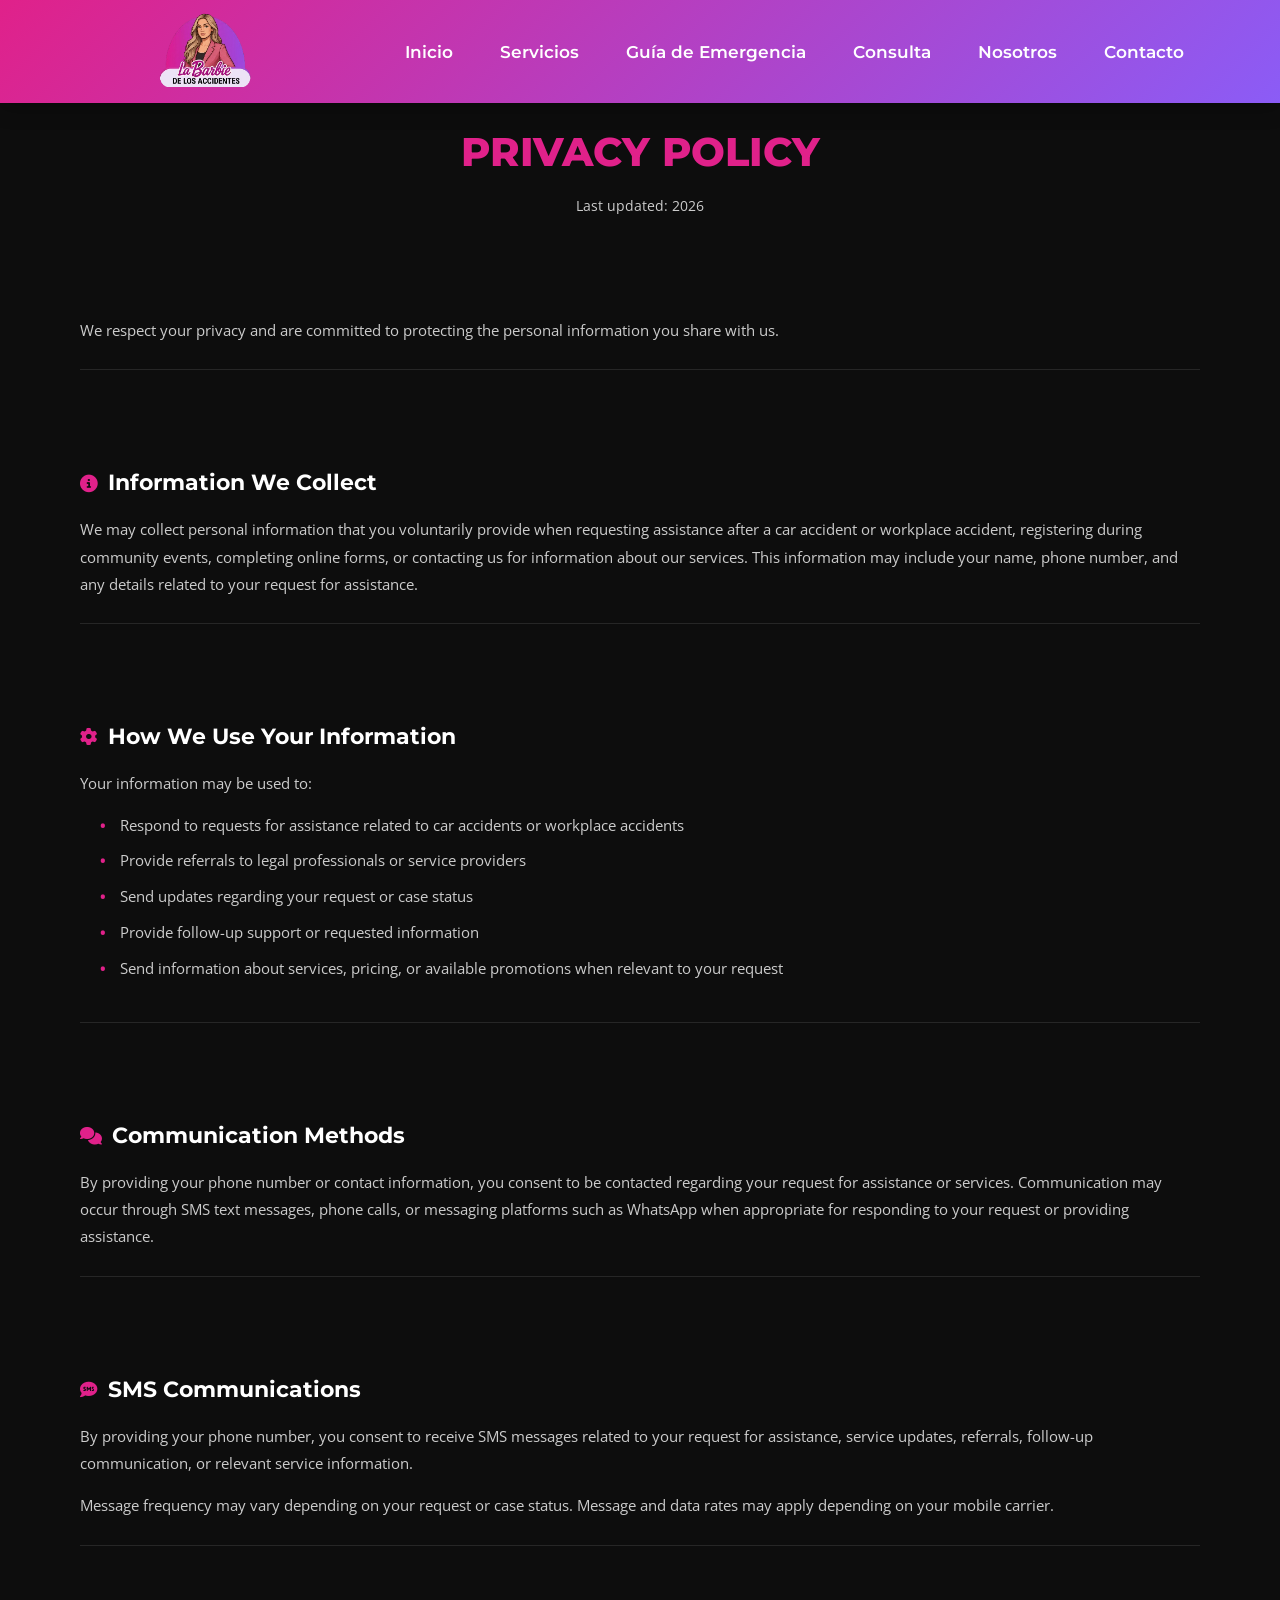
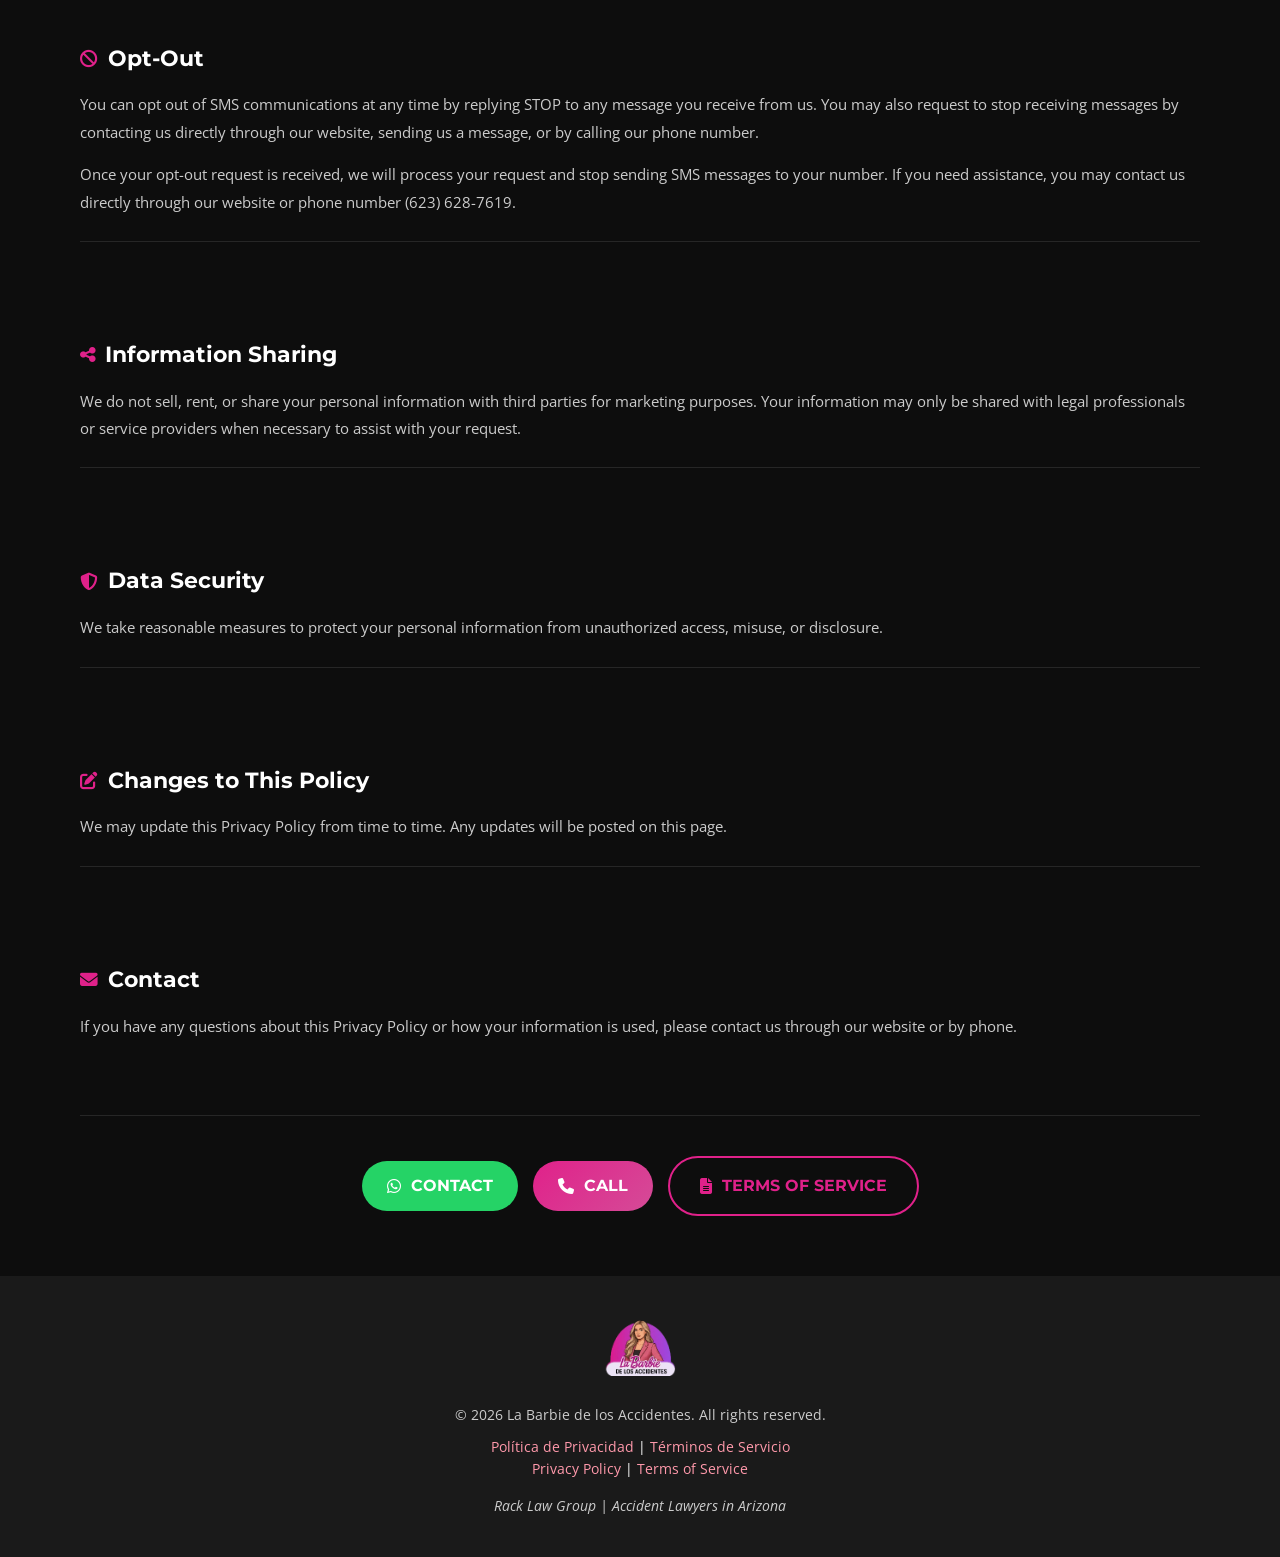
==== privacidad-en.html @ b5adae9f "Version 1.0 - Landing page completa" ====
<!DOCTYPE html>
<html lang="en">
<head>
    <meta charset="UTF-8">
    <meta name="viewport" content="width=device-width, initial-scale=1.0">
    <title>Privacy Policy | La Barbie de los Accidentes</title>
    <meta name="description" content="Privacy Policy of La Barbie de los Accidentes. How we collect, use, and protect your personal information.">
    <link rel="preconnect" href="https://fonts.googleapis.com">
    <link rel="preconnect" href="https://fonts.gstatic.com" crossorigin>
    <link href="https://fonts.googleapis.com/css2?family=Montserrat:wght@400;600;700;800&family=Open+Sans:wght@400;600&display=swap" rel="stylesheet">
    <link rel="stylesheet" href="assets/css/style.css">
    <link rel="stylesheet" href="https://cdnjs.cloudflare.com/ajax/libs/font-awesome/6.5.1/css/all.min.css">
</head>
<body>
    <!-- HEADER -->
    <header class="header">
        <nav class="nav container">
            <a href="index.html" class="nav-logo">
                <img src="assets/img/logo.png" alt="La Barbie de los Accidentes">
            </a>
            <button class="nav-toggle" id="nav-toggle" aria-label="Open menu">
                <i class="fas fa-bars"></i>
            </button>
            <ul class="nav-menu" id="nav-menu">
                <li><a href="index.html" class="nav-link">Inicio</a></li>
                <li><a href="index.html#servicios" class="nav-link">Servicios</a></li>
                <li><a href="index.html#pasos" class="nav-link">Guía de Emergencia</a></li>
                <li><a href="index.html#consulta" class="nav-link">Consulta</a></li>
                <li><a href="index.html#nosotros" class="nav-link">Nosotros</a></li>
                <li><a href="index.html#contacto" class="nav-link">Contacto</a></li>
            </ul>
        </nav>
    </header>

    <!-- CONTENT -->
    <main class="legal-page">
        <div class="container">
            <h1 class="legal-title">Privacy Policy</h1>
            <p class="legal-date">Last updated: 2026</p>

            <section class="legal-section">
                <p>We respect your privacy and are committed to protecting the personal information you share with us.</p>
            </section>

            <section class="legal-section">
                <h2><i class="fas fa-info-circle"></i> Information We Collect</h2>
                <p>We may collect personal information that you voluntarily provide when requesting assistance after a car accident or workplace accident, registering during community events, completing online forms, or contacting us for information about our services. This information may include your name, phone number, and any details related to your request for assistance.</p>
            </section>

            <section class="legal-section">
                <h2><i class="fas fa-cog"></i> How We Use Your Information</h2>
                <p>Your information may be used to:</p>
                <ul class="legal-list">
                    <li>Respond to requests for assistance related to car accidents or workplace accidents</li>
                    <li>Provide referrals to legal professionals or service providers</li>
                    <li>Send updates regarding your request or case status</li>
                    <li>Provide follow-up support or requested information</li>
                    <li>Send information about services, pricing, or available promotions when relevant to your request</li>
                </ul>
            </section>

            <section class="legal-section">
                <h2><i class="fas fa-comments"></i> Communication Methods</h2>
                <p>By providing your phone number or contact information, you consent to be contacted regarding your request for assistance or services. Communication may occur through SMS text messages, phone calls, or messaging platforms such as WhatsApp when appropriate for responding to your request or providing assistance.</p>
            </section>

            <section class="legal-section">
                <h2><i class="fas fa-sms"></i> SMS Communications</h2>
                <p>By providing your phone number, you consent to receive SMS messages related to your request for assistance, service updates, referrals, follow-up communication, or relevant service information.</p>
                <p>Message frequency may vary depending on your request or case status. Message and data rates may apply depending on your mobile carrier.</p>
            </section>

            <section class="legal-section">
                <h2><i class="fas fa-ban"></i> Opt-Out</h2>
                <p>You can opt out of SMS communications at any time by replying STOP to any message you receive from us. You may also request to stop receiving messages by contacting us directly through our website, sending us a message, or by calling our phone number.</p>
                <p>Once your opt-out request is received, we will process your request and stop sending SMS messages to your number. If you need assistance, you may contact us directly through our website or phone number (623) 628-7619.</p>
            </section>

            <section class="legal-section">
                <h2><i class="fas fa-share-alt"></i> Information Sharing</h2>
                <p>We do not sell, rent, or share your personal information with third parties for marketing purposes. Your information may only be shared with legal professionals or service providers when necessary to assist with your request.</p>
            </section>

            <section class="legal-section">
                <h2><i class="fas fa-shield-alt"></i> Data Security</h2>
                <p>We take reasonable measures to protect your personal information from unauthorized access, misuse, or disclosure.</p>
            </section>

            <section class="legal-section">
                <h2><i class="fas fa-edit"></i> Changes to This Policy</h2>
                <p>We may update this Privacy Policy from time to time. Any updates will be posted on this page.</p>
            </section>

            <section class="legal-section">
                <h2><i class="fas fa-envelope"></i> Contact</h2>
                <p>If you have any questions about this Privacy Policy or how your information is used, please contact us through our website or by phone.</p>
            </section>

            <div class="legal-cta">
                <a href="https://wa.me/16236287619?text=Hello%20Barbie%2C%20I%20have%20a%20question%20about%20privacy" target="_blank" class="btn btn-whatsapp">
                    <i class="fab fa-whatsapp"></i> Contact
                </a>
                <a href="tel:+16236287619" class="btn btn-call">
                    <i class="fas fa-phone"></i> Call
                </a>
                <a href="terminos.html" class="btn btn-outline">
                    <i class="fas fa-file-alt"></i> Terms of Service
                </a>
            </div>
        </div>
    </main>

    <!-- FOOTER -->
    <footer class="footer">
        <div class="container">
            <div class="footer-logo">
                <img src="assets/img/logo.png" alt="La Barbie de los Accidentes">
            </div>
            <p class="footer-copy">© 2026 La Barbie de los Accidentes. All rights reserved.</p>
            <p class="footer-legal">
                <a href="privacidad.html">Política de Privacidad</a> | <a href="terminos.html">Términos de Servicio</a>
                <br>
                <a href="en/privacy.html">Privacy Policy</a> | <a href="en/terms.html">Terms of Service</a>
            </p>
            <p class="footer-partner">Rack Law Group | Accident Lawyers in Arizona</p>
        </div>
    </footer>

    <!-- WHATSAPP FLOTANTE -->
    <a href="https://wa.me/16236287619?text=Hello%20Barbie%2C%20I%20have%20a%20question" target="_blank" class="whatsapp-float" aria-label="Contact by WhatsApp">
        <i class="fab fa-whatsapp"></i>
    </a>

    <script src="assets/js/main.js"></script>
</body>
</html>
---- assets/css/style.css ----
/* ========================================
   LA BARBIE DE LOS ACCIDENTES
   Mobile-First Styles
   ======================================== */

/* VARIABLES */
:root {
    --pink-primary: #E0218A;
    --pink-secondary: #D54B97;
    --pink-light: #FF99AB;
    --purple-accent: #8B5CF6;
    --dark-bg: #0D0D0D;
    --dark-secondary: #1A1A1A;
    --white: #FFFFFF;
    --gray-light: #CCCCCC;
    --whatsapp: #25D366;
    --whatsapp-dark: #128C7E;
    --shadow: 0 4px 20px rgba(0, 0, 0, 0.3);
}

/* RESET */
* {
    margin: 0;
    padding: 0;
    box-sizing: border-box;
}

html {
    scroll-behavior: smooth;
}

body {
    font-family: 'Open Sans', sans-serif;
    background-color: var(--dark-bg);
    color: var(--white);
    line-height: 1.6;
    overflow-x: hidden;
}

ul {
    list-style: none;
}

a {
    text-decoration: none;
    color: inherit;
}

img {
    max-width: 100%;
    height: auto;
}

.container {
    width: 100%;
    max-width: 1200px;
    margin: 0 auto;
    padding: 0 20px;
}

/* ========================================
   HEADER / NAV
   ======================================== */
.header {
    position: fixed;
    top: 0;
    left: 0;
    right: 0;
    background: linear-gradient(135deg, var(--pink-primary), var(--purple-accent));
    z-index: 1000;
    padding: 10px 0;
    box-shadow: var(--shadow);
}

.nav {
    display: flex;
    justify-content: space-between;
    align-items: center;
}

.nav-logo img {
    height: 67px;
    width: auto;
}

.nav-toggle {
    display: block;
    background: none;
    border: none;
    color: var(--white);
    font-size: 1.8rem;
    cursor: pointer;
    padding: 5px;
}

.nav-menu {
    position: absolute;
    top: 100%;
    left: 0;
    right: 0;
    background: var(--dark-bg);
    flex-direction: column;
    padding: 0;
    max-height: 0;
    overflow: hidden;
    transition: max-height 0.3s ease;
}

.nav-menu.active {
    max-height: 400px;
    padding: 20px 0;
}

.nav-link {
    display: block;
    padding: 12px 20px;
    text-align: center;
    font-family: 'Montserrat', sans-serif;
    font-weight: 600;
    color: var(--white);
    transition: background 0.3s ease;
}

.nav-link:hover {
    background: var(--pink-primary);
}

/* ========================================
   HERO
   ======================================== */
.hero {
    min-height: 100vh;
    display: flex;
    align-items: center;
    background-image: linear-gradient(rgba(0, 0, 0, 0.6), rgba(0, 0, 0, 0.6)), url('../img/hero-bg.png');
    background-size: cover;
    background-position: center;
    padding: 100px 0 60px;
    text-align: center;
}

.hero-content {
    display: flex;
    flex-direction: column;
    align-items: center;
}

.hero-title {
    font-family: 'Montserrat', sans-serif;
    font-size: 1.8rem;
    font-weight: 800;
    line-height: 1.2;
    margin-bottom: 20px;
    text-transform: uppercase;
}

.highlight {
    color: var(--pink-light);
    display: block;
}

.hero-services {
    display: flex;
    flex-wrap: wrap;
    justify-content: center;
    gap: 10px;
    margin-bottom: 25px;
}

.hero-services span {
    background: rgba(255, 255, 255, 0.1);
    padding: 8px 16px;
    border-radius: 25px;
    font-size: 0.9rem;
    font-weight: 600;
}

.hero-services i {
    margin-right: 5px;
    color: var(--pink-light);
}

.hero-benefits {
    text-align: left;
    margin-bottom: 30px;
    max-width: 350px;
}

.hero-benefits li {
    padding: 8px 0;
    font-size: 0.95rem;
    display: flex;
    align-items: center;
    gap: 10px;
}

.hero-benefits i {
    color: var(--pink-light);
    font-size: 1rem;
}

.hero-cta {
    display: flex;
    flex-direction: column;
    gap: 15px;
    width: 100%;
    max-width: 300px;
}

/* ========================================
   BUTTONS
   ======================================== */
.btn {
    display: inline-flex;
    align-items: center;
    justify-content: center;
    gap: 10px;
    padding: 15px 30px;
    border-radius: 50px;
    font-family: 'Montserrat', sans-serif;
    font-weight: 700;
    font-size: 1rem;
    text-transform: uppercase;
    transition: all 0.3s ease;
    cursor: pointer;
    border: none;
}

.btn-whatsapp {
    background: var(--whatsapp);
    color: var(--white);
}

.btn-whatsapp:hover {
    background: var(--whatsapp-dark);
    transform: translateY(-3px);
    box-shadow: 0 5px 20px rgba(37, 211, 102, 0.4);
}

.btn-call {
    background: linear-gradient(135deg, var(--pink-primary), var(--pink-secondary));
    color: var(--white);
}

.btn-call:hover {
    background: linear-gradient(135deg, var(--pink-secondary), var(--pink-primary));
    transform: translateY(-3px);
    box-shadow: 0 5px 20px rgba(224, 33, 138, 0.4);
}

.btn-large {
    padding: 18px 35px;
    font-size: 1.1rem;
}

/* ========================================
   SECCIONES GENERALES
   ======================================== */
section {
    padding: 60px 0;
}

.section-title {
    font-family: 'Montserrat', sans-serif;
    font-size: 1.6rem;
    font-weight: 800;
    text-align: center;
    margin-bottom: 15px;
    text-transform: uppercase;
}

.section-subtitle {
    text-align: center;
    color: var(--gray-light);
    font-size: 1rem;
    margin-bottom: 30px;
}

/* ========================================
   PASOS
   ======================================== */
.pasos {
    background: var(--white);
    color: var(--dark-bg);
}

.pasos .section-title {
    color: var(--dark-bg);
}

.pasos-grid {
    display: grid;
    grid-template-columns: 1fr;
    gap: 20px;
    margin-bottom: 30px;
}

.paso-card {
    background: linear-gradient(135deg, var(--pink-primary), var(--purple-accent));
    color: var(--white);
    padding: 25px 20px;
    border-radius: 15px;
    text-align: center;
    position: relative;
}

.paso-number {
    position: absolute;
    top: -15px;
    left: 50%;
    transform: translateX(-50%);
    width: 40px;
    height: 40px;
    background: var(--dark-bg);
    color: var(--white);
    border-radius: 50%;
    display: flex;
    align-items: center;
    justify-content: center;
    font-family: 'Montserrat', sans-serif;
    font-weight: 800;
    font-size: 1.2rem;
}

.paso-card p {
    font-size: 1rem;
    line-height: 1.5;
}

.pasos-cta {
    text-align: center;
}

/* ========================================
   SERVICIOS
   ======================================== */
.servicio {
    background: var(--dark-bg);
}

.servicio-intro {
    text-align: center;
    color: var(--gray-light);
    margin-bottom: 30px;
    font-size: 1rem;
    line-height: 1.7;
}

.servicio-list {
    margin-bottom: 30px;
}

.servicio-list li {
    display: flex;
    align-items: flex-start;
    gap: 15px;
    padding: 16px 0;
    border-bottom: 1px solid rgba(255, 255, 255, 0.1);
    font-size: 1.05rem;
}

.servicio-list li:last-child {
    border-bottom: none;
}

.servicio-list i {
    color: var(--pink-light);
    font-size: 1.2rem;
    flex-shrink: 0;
    margin-top: 2px;
}

.servicio-tagline {
    text-align: center;
    font-size: 1.1rem;
    margin-bottom: 30px;
    padding: 20px;
    background: rgba(224, 33, 138, 0.1);
    border-radius: 10px;
    border-left: 4px solid var(--pink-primary);
}

.servicio-tagline strong {
    color: var(--pink-light);
}

.servicio-cta {
    display: flex;
    flex-direction: column;
    gap: 15px;
    align-items: center;
}

/* ========================================
   GRID PARA VIDEOS (OPCION B)
   ======================================== */
.servicio-grid {
    display: flex;
    flex-direction: column;
    gap: 25px;
    margin-bottom: 25px;
}

.servicio-list {
    order: 1;
}

.servicio-video {
    width: 100%;
    max-width: 600px;
    margin: 0 auto;
    border-radius: 15px;
    overflow: hidden;
    box-shadow: var(--shadow);
    order: 2;
}

.servicio-video video {
    width: 100%;
    height: auto;
    display: block;
    border-radius: 15px;
}

/* ========================================
   TESTIMONIOS
   ======================================== */
.testimonios {
    background: var(--dark-secondary);
    text-align: center;
}

.testimonios .section-title {
    color: var(--pink-primary);
}

.testimonios-video {
    max-width: 600px;
    margin: 30px auto;
}

.testimonios-video .video-responsive {
    width: 80%;
    margin: 0 auto;
}

.testimonios-cta {
    display: flex;
    flex-direction: column;
    gap: 15px;
    align-items: center;
    margin-top: 30px;
}

/* ========================================
   CONSULTA
   ======================================== */
.consulta {
    background: linear-gradient(135deg, var(--pink-primary), var(--purple-accent));
}

.consulta .section-title {
    color: var(--white);
}

.consulta .section-subtitle {
    color: rgba(255, 255, 255, 0.9);
}

.consulta-grid {
    display: grid;
    grid-template-columns: 1fr;
    gap: 25px;
    margin-bottom: 40px;
}

.consulta-card {
    background: rgba(255, 255, 255, 0.1);
    backdrop-filter: blur(10px);
    padding: 30px 20px;
    border-radius: 15px;
    text-align: center;
}

.consulta-card i {
    font-size: 2.5rem;
    color: var(--white);
    margin-bottom: 15px;
}

.consulta-card h3 {
    font-family: 'Montserrat', sans-serif;
    font-size: 1.2rem;
    font-weight: 700;
    margin-bottom: 10px;
    color: var(--white);
}

.consulta-card p {
    font-size: 0.95rem;
    color: rgba(255, 255, 255, 0.9);
    line-height: 1.6;
}

.consulta-cta {
    display: flex;
    flex-direction: column;
    gap: 15px;
    align-items: center;
}

/* ========================================
   NOSOTROS
   ======================================== */
.nosotros {
    background: var(--dark-secondary);
    padding-top: 100px;
}

.nosotros-subtitle {
    text-align: center;
    font-size: 1.1rem;
    color: var(--pink-light);
    margin-bottom: 40px;
}

.nosotros-content {
    display: flex;
    flex-direction: column;
    align-items: center;
    gap: 40px;
}

.nosotros-img {
    width: 200px;
    height: 200px;
    border-radius: 50%;
    overflow: hidden;
    border: 5px solid var(--pink-primary);
    box-shadow: var(--shadow);
    flex-shrink: 0;
}

.nosotros-img img {
    width: 100%;
    height: 100%;
    object-fit: cover;
    object-position: center 10%;
}

.nosotros-text {
    text-align: left;
}

.nosotros-text > p {
    margin-bottom: 20px;
    font-size: 1rem;
    line-height: 1.8;
    color: var(--gray-light);
}

.nosotros-text strong {
    color: var(--pink-light);
}

.nosotros-why-title {
    font-family: 'Montserrat', sans-serif;
    font-size: 1.2rem;
    font-weight: 700;
    color: var(--pink-primary);
    margin: 30px 0 20px;
    text-align: center;
}

.nosotros-reasons {
    display: flex;
    flex-direction: column;
    gap: 20px;
}

.nosotros-reason {
    display: flex;
    gap: 15px;
    align-items: flex-start;
}

.nosotros-reason i {
    color: var(--pink-primary);
    font-size: 1.5rem;
    flex-shrink: 0;
    margin-top: 5px;
}

.nosotros-reason strong {
    display: block;
    color: var(--white);
    margin-bottom: 5px;
}

.nosotros-reason p {
    font-size: 0.95rem;
    color: var(--gray-light);
    line-height: 1.6;
    margin: 0 !important;
}

.nosotros-closing {
    text-align: center;
    margin-top: 30px;
    padding: 20px;
    background: rgba(224, 33, 138, 0.1);
    border-radius: 10px;
    border-left: 4px solid var(--pink-primary);
}

.nosotros-closing strong {
    color: var(--pink-light);
    font-size: 1.1rem;
}

.nosotros-cta {
    text-align: center;
    margin-top: 40px;
}

.nosotros-cta-text {
    font-size: 1rem;
    color: var(--gray-light);
    margin-bottom: 20px;
}

.nosotros-cta .btn {
    margin: 10px;
}

/* ========================================
   CONTACTO
   ======================================== */
.contacto {
    background: var(--dark-bg);
}

.contacto-grid {
    display: flex;
    flex-direction: column;
    gap: 40px;
}

.contacto-info {
    text-align: center;
}

.contacto-item {
    display: flex;
    align-items: center;
    justify-content: center;
    gap: 15px;
    padding: 15px 25px;
    margin-bottom: 15px;
    background: rgba(255, 255, 255, 0.05);
    border-radius: 10px;
    transition: background 0.3s ease;
    font-size: 1.1rem;
}

.contacto-item:hover {
    background: rgba(224, 33, 138, 0.2);
}

.contacto-item i {
    font-size: 1.5rem;
    color: var(--pink-light);
}

.contacto-item:first-child i {
    color: var(--whatsapp);
}

.contacto-redes {
    display: flex;
    justify-content: center;
    gap: 20px;
    margin-top: 25px;
}

.red-social {
    width: 50px;
    height: 50px;
    display: flex;
    align-items: center;
    justify-content: center;
    background: linear-gradient(135deg, var(--pink-primary), var(--purple-accent));
    border-radius: 50%;
    font-size: 1.3rem;
    transition: transform 0.3s ease, box-shadow 0.3s ease;
}

.red-social:hover {
    transform: scale(1.1);
    box-shadow: 0 5px 20px rgba(224, 33, 138, 0.5);
}

.contacto-form {
    background: rgba(255, 255, 255, 0.03);
    border-radius: 15px;
    overflow: hidden;
    min-height: 500px;
}

.contacto-form iframe {
    display: block;
}

/* ========================================
   FOOTER
   ======================================== */
.footer {
    background: var(--dark-secondary);
    padding: 40px 0;
    text-align: center;
}

.footer-logo img {
    height: 60px;
    margin-bottom: 20px;
}

.footer-copy {
    font-size: 0.9rem;
    color: var(--gray-light);
    margin-bottom: 10px;
}

.footer-legal {
    font-size: 0.85rem;
    margin-bottom: 15px;
}

.footer-legal a {
    color: var(--pink-light);
    transition: color 0.3s ease;
}

.footer-legal a:hover {
    color: var(--pink-primary);
}

.footer-partner {
    font-size: 0.85rem;
    color: var(--gray-light);
    font-style: italic;
}

/* ========================================
   WHATSAPP FLOTANTE
   ======================================== */
.whatsapp-float {
    position: fixed;
    bottom: 25px;
    right: 25px;
    width: 60px;
    height: 60px;
    background: var(--whatsapp);
    border-radius: 50%;
    display: flex;
    align-items: center;
    justify-content: center;
    font-size: 2rem;
    color: var(--white);
    box-shadow: 0 5px 25px rgba(37, 211, 102, 0.5);
    z-index: 999;
    transition: all 0.3s ease;
    animation: pulse 2s infinite;
}

.whatsapp-float:hover {
    transform: scale(1.1);
    box-shadow: 0 8px 30px rgba(37, 211, 102, 0.7);
}

@keyframes pulse {
    0% {
        box-shadow: 0 0 0 0 rgba(37, 211, 102, 0.7);
    }
    70% {
        box-shadow: 0 0 0 15px rgba(37, 211, 102, 0);
    }
    100% {
        box-shadow: 0 0 0 0 rgba(37, 211, 102, 0);
    }
}

/* ========================================
   TABLET (min-width: 768px)
   ======================================== */
@media (min-width: 768px) {
    .header {
        padding: 8px 0;
    }

    .nav-logo img {
        height: 79px;
    }

    .nav-toggle {
        display: none !important;
    }

    .nav-menu {
        position: static !important;
        display: flex !important;
        flex-direction: row !important;
        max-height: none !important;
        background: transparent !important;
        padding: 0 !important;
        gap: 15px;
        overflow: visible !important;
        justify-content: center;
    }

    .nav-menu.active {
        max-height: none !important;
        padding: 0 !important;
    }

    .nav-link {
        padding: 11px 16px;
        font-size: 1.07rem;
    }

    .hero-title {
        font-size: 2.5rem;
    }

    .hero-cta {
        flex-direction: row;
        max-width: 500px;
    }

    .btn {
        padding: 12px 25px;
    }

    .section-title {
        font-size: 2rem;
    }

    .pasos-grid {
        grid-template-columns: repeat(2, 1fr);
    }

    .servicio-list li {
        font-size: 1rem;
    }

    .servicio-cta,
    .consulta-cta {
        flex-direction: row;
        justify-content: center;
    }

    .consulta-grid {
        grid-template-columns: repeat(3, 1fr);
    }

    .nosotros-content {
        flex-direction: row;
        align-items: flex-start;
    }

    .nosotros-img {
        width: 250px;
        height: 250px;
    }

    .nosotros-text {
        text-align: left;
    }

    .contacto-grid {
        flex-direction: row;
    }

    .contacto-info {
        flex: 1;
        text-align: left;
    }

    .contacto-item {
        justify-content: flex-start;
    }

    .contacto-redes {
        justify-content: flex-start;
    }

    .contacto-form {
        flex: 1.5;
    }

    /* Grid lado a lado en desktop */
    .servicio-grid {
        flex-direction: row;
        align-items: flex-start;
        justify-content: flex-end;
        gap: 100px;
    }

    .servicio-video {
        flex: 0 0 20%;
        max-width: 20%;
        margin: 0;
        order: 1;
    }

    .servicio-list {
        flex: 0 0 50%;
        max-width: 50%;
        margin-left: 0;
        order: 2;
    }

    /* Testimonios responsive */
    .testimonios-video {
        max-width: 420px;
    }

    .testimonios-video .video-responsive {
        width: 70%;
    }

    /* Nosotros responsive */
    .nosotros {
        padding-top: 120px;
    }

    .nosotros-content {
        flex-direction: row;
        align-items: flex-start;
        gap: 50px;
    }

    .nosotros-img {
        width: 250px;
        height: 250px;
    }

    .nosotros-img img {
        height: 100%;
        object-position: center 10%;
    }

    .nosotros-text {
        flex: 1;
    }

    .nosotros-why-title {
        text-align: left;
    }

    .nosotros-cta .btn {
        margin: 5px 10px;
    }

    .testimonios-cta {
        flex-direction: row;
        justify-content: center;
    }
}

/* ========================================
   DESKTOP (min-width: 1024px)
   ======================================== */
@media (min-width: 1024px) {
    .container {
        padding: 0 40px;
    }

    .hero-title {
        font-size: 3rem;
    }

    .hero-services span {
        padding: 10px 20px;
        font-size: 1rem;
    }

    .hero-benefits {
        max-width: 500px;
    }

    .pasos-grid {
        grid-template-columns: repeat(4, 1fr);
    }

    .section-title {
        font-size: 2.5rem;
    }

    .servicio-intro {
        font-size: 1.1rem;
    }

    .nosotros-img {
        width: 300px;
        height: 300px;
    }

    .whatsapp-float {
        bottom: 30px;
        right: 30px;
        width: 65px;
        height: 65px;
    }
}

/* ========================================
   LEGAL PAGES (Privacidad y Términos)
   ======================================== */
.legal-page {
    padding: 120px 0 60px;
    min-height: 100vh;
}

.legal-title {
    font-family: 'Montserrat', sans-serif;
    font-size: 2rem;
    font-weight: 800;
    text-align: center;
    margin-bottom: 10px;
    color: var(--pink-primary);
    text-transform: uppercase;
}

.legal-date {
    text-align: center;
    color: var(--gray-light);
    margin-bottom: 40px;
    font-size: 0.9rem;
}

.legal-section {
    margin-bottom: 35px;
    padding-bottom: 25px;
    border-bottom: 1px solid rgba(255, 255, 255, 0.1);
}

.legal-section:last-of-type {
    border-bottom: none;
}

.legal-section h2 {
    font-family: 'Montserrat', sans-serif;
    font-size: 1.3rem;
    font-weight: 700;
    margin-bottom: 15px;
    color: var(--white);
    display: flex;
    align-items: center;
    gap: 10px;
}

.legal-section h2 i {
    color: var(--pink-primary);
    font-size: 1.1rem;
}

.legal-section p {
    font-size: 0.95rem;
    line-height: 1.8;
    color: var(--gray-light);
    margin-bottom: 15px;
}

.legal-section p:last-child {
    margin-bottom: 0;
}

.legal-section a {
    color: var(--pink-light);
    text-decoration: underline;
}

.legal-section a:hover {
    color: var(--pink-primary);
}

.legal-list {
    margin: 15px 0;
    padding-left: 20px;
}

.legal-list li {
    font-size: 0.95rem;
    line-height: 1.7;
    color: var(--gray-light);
    margin-bottom: 10px;
    position: relative;
    padding-left: 20px;
}

.legal-list li::before {
    content: '•';
    color: var(--pink-primary);
    position: absolute;
    left: 0;
    font-weight: bold;
}

.legal-cta {
    display: flex;
    flex-direction: column;
    gap: 15px;
    align-items: center;
    margin-top: 50px;
    padding-top: 40px;
    border-top: 1px solid rgba(255, 255, 255, 0.1);
}

.btn-outline {
    display: inline-flex;
    align-items: center;
    justify-content: center;
    gap: 10px;
    padding: 15px 30px;
    border-radius: 50px;
    font-family: 'Montserrat', sans-serif;
    font-weight: 700;
    font-size: 1rem;
    text-transform: uppercase;
    transition: all 0.3s ease;
    cursor: pointer;
    border: 2px solid var(--pink-primary);
    background: transparent;
    color: var(--pink-primary);
}

.btn-outline:hover {
    background: var(--pink-primary);
    color: var(--white);
    transform: translateY(-3px);
}

@media (min-width: 768px) {
    .legal-title {
        font-size: 2.5rem;
    }

    .legal-section h2 {
        font-size: 1.4rem;
    }

    .legal-cta {
        flex-direction: row;
        justify-content: center;
    }
}
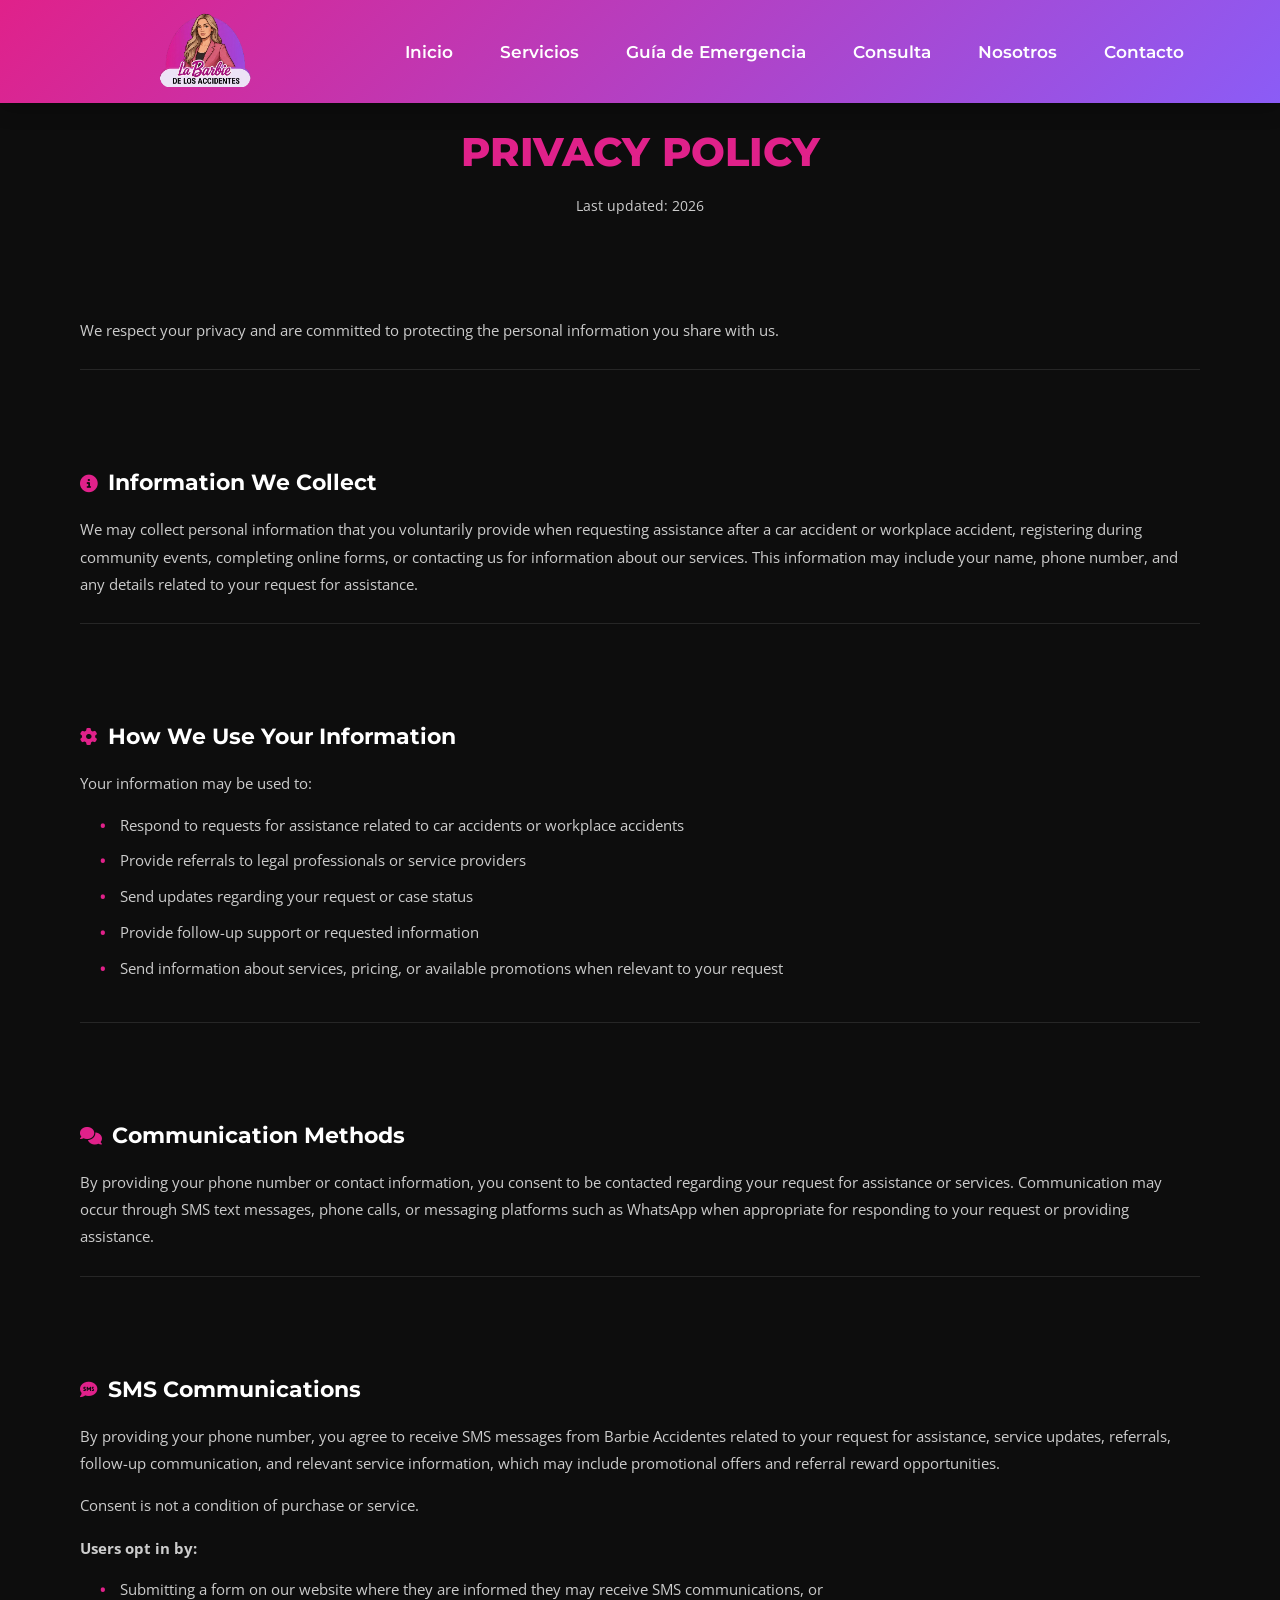
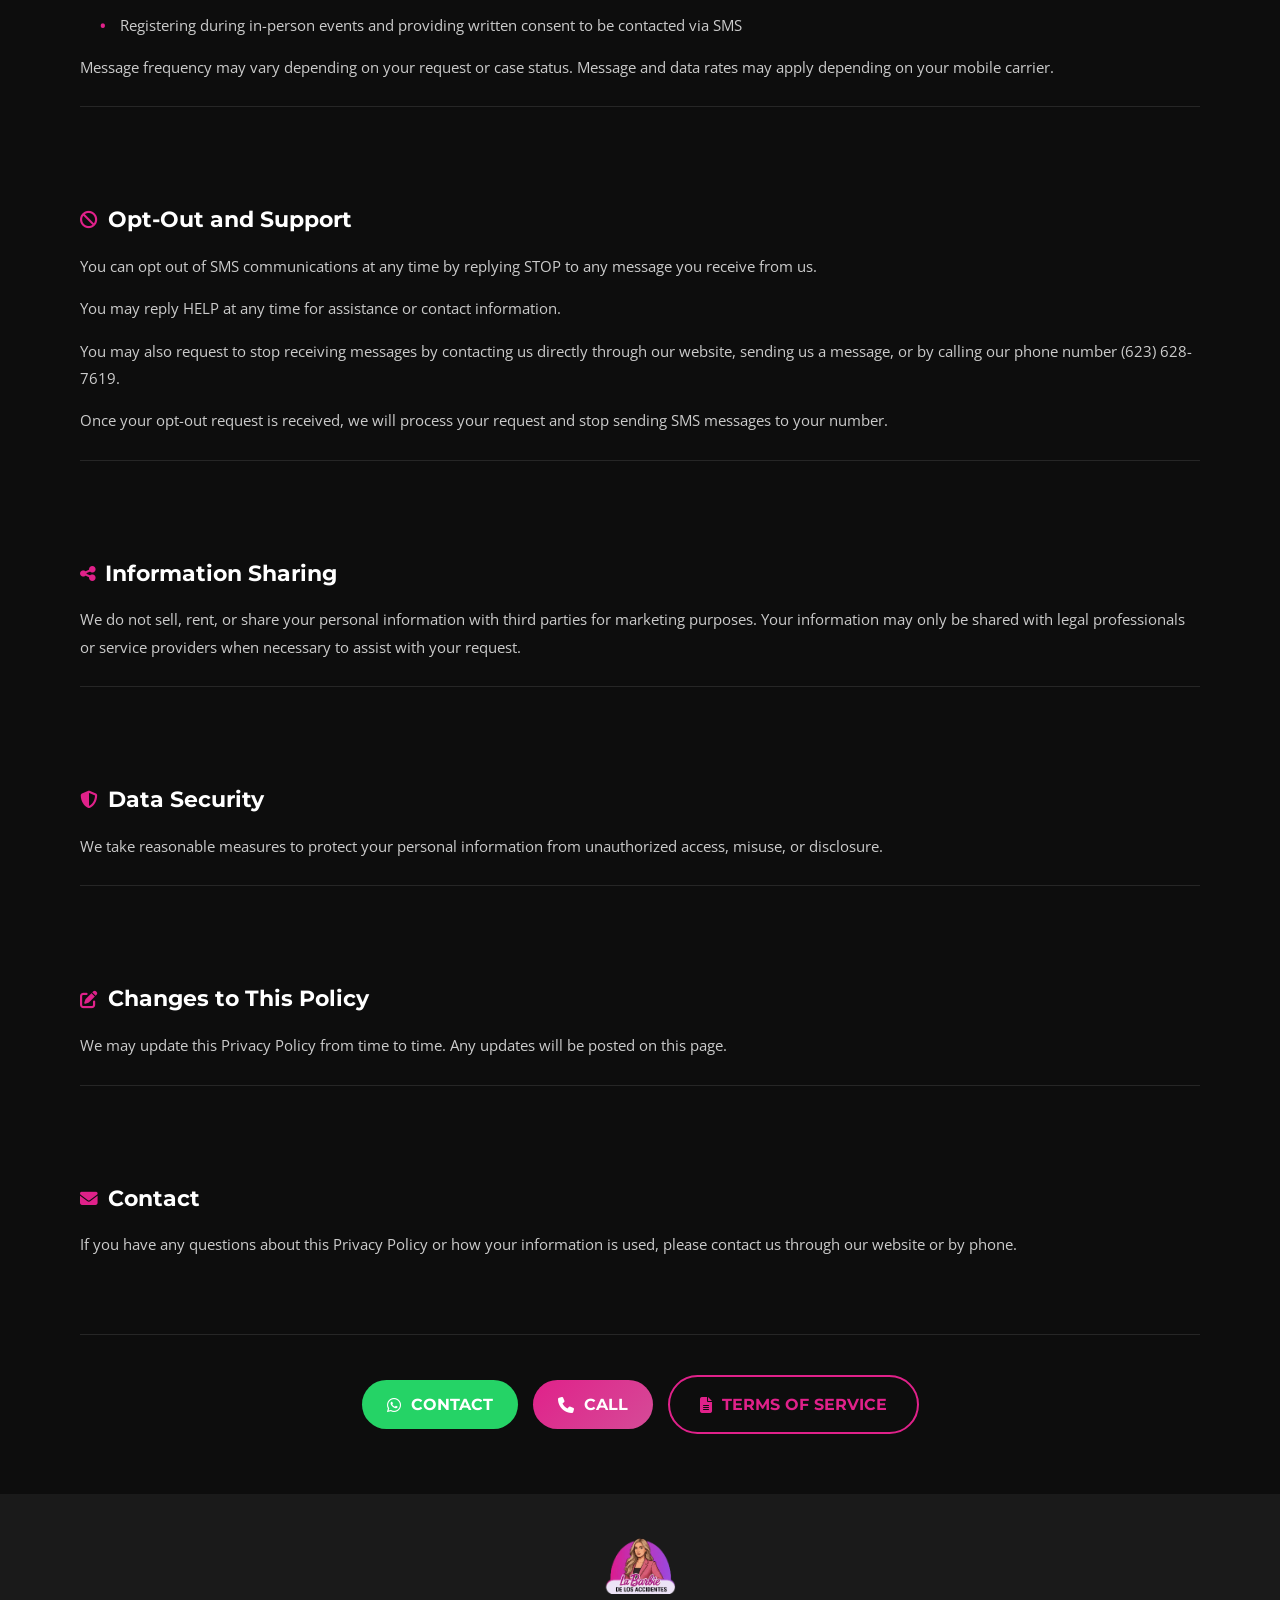
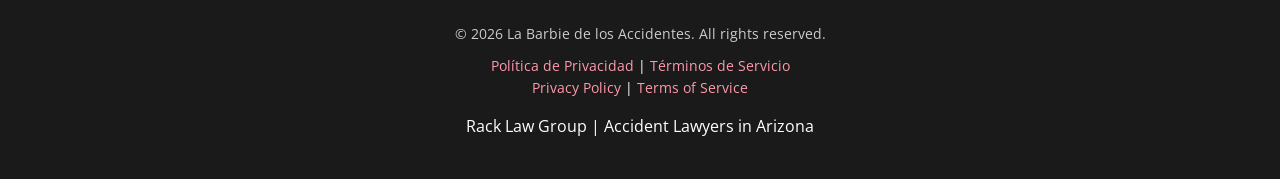
==== commit 0ab63774: "v2.1.0 - Update SMS Communications and Opt-Out text" ====
--- a/privacidad-en.html
+++ b/privacidad-en.html
@@ -66,14 +66,22 @@
 
             <section class="legal-section">
                 <h2><i class="fas fa-sms"></i> SMS Communications</h2>
-                <p>By providing your phone number, you consent to receive SMS messages related to your request for assistance, service updates, referrals, follow-up communication, or relevant service information.</p>
+                <p>By providing your phone number, you agree to receive SMS messages from Barbie Accidentes related to your request for assistance, service updates, referrals, follow-up communication, and relevant service information, which may include promotional offers and referral reward opportunities.</p>
+                <p>Consent is not a condition of purchase or service.</p>
+                <p><strong>Users opt in by:</strong></p>
+                <ul class="legal-list">
+                    <li>Submitting a form on our website where they are informed they may receive SMS communications, or</li>
+                    <li>Registering during in-person events and providing written consent to be contacted via SMS</li>
+                </ul>
                 <p>Message frequency may vary depending on your request or case status. Message and data rates may apply depending on your mobile carrier.</p>
             </section>
 
             <section class="legal-section">
-                <h2><i class="fas fa-ban"></i> Opt-Out</h2>
-                <p>You can opt out of SMS communications at any time by replying STOP to any message you receive from us. You may also request to stop receiving messages by contacting us directly through our website, sending us a message, or by calling our phone number.</p>
-                <p>Once your opt-out request is received, we will process your request and stop sending SMS messages to your number. If you need assistance, you may contact us directly through our website or phone number (623) 628-7619.</p>
+                <h2><i class="fas fa-ban"></i> Opt-Out and Support</h2>
+                <p>You can opt out of SMS communications at any time by replying STOP to any message you receive from us.</p>
+                <p>You may reply HELP at any time for assistance or contact information.</p>
+                <p>You may also request to stop receiving messages by contacting us directly through our website, sending us a message, or by calling our phone number (623) 628-7619.</p>
+                <p>Once your opt-out request is received, we will process your request and stop sending SMS messages to your number.</p>
             </section>
 
             <section class="legal-section">
--- a/assets/css/style.css
+++ b/assets/css/style.css
@@ -132,7 +132,7 @@
     min-height: 100vh;
     display: flex;
     align-items: center;
-    background-image: linear-gradient(rgba(0, 0, 0, 0.6), rgba(0, 0, 0, 0.6)), url('../img/hero-bg.png');
+    background-image: linear-gradient(rgba(0, 0, 0, 0.5), rgba(0, 0, 0, 0.5)), url('../img/hero-bg-mobile.png');
     background-size: cover;
     background-position: center;
     padding: 100px 0 60px;
@@ -164,7 +164,7 @@
     flex-wrap: wrap;
     justify-content: center;
     gap: 10px;
-    margin-bottom: 25px;
+    margin-bottom: 16px;
 }
 
 .hero-services span {
@@ -188,7 +188,8 @@
 
 .hero-benefits li {
     padding: 8px 0;
-    font-size: 0.95rem;
+    font-size: 1.1rem;
+    font-weight: bold;
     display: flex;
     align-items: center;
     gap: 10px;
@@ -205,6 +206,36 @@
     gap: 15px;
     width: 100%;
     max-width: 300px;
+}
+
+.hero-grid {
+    display: flex;
+    flex-direction: column;
+    gap: 30px;
+    width: 100%;
+    margin-top: 16px;
+}
+
+.hero-benefits-wrapper {
+    display: flex;
+    flex-direction: column;
+    gap: 20px;
+}
+
+.hero-video {
+    width: 80%;
+    max-width: 600px;
+    margin: 0 auto;
+    border-radius: 15px;
+    overflow: hidden;
+    box-shadow: var(--shadow);
+}
+
+.hero-video video {
+    width: 100%;
+    height: auto;
+    display: block;
+    border-radius: 15px;
 }
 
 /* ========================================
@@ -249,8 +280,8 @@
 }
 
 .btn-large {
-    padding: 18px 35px;
-    font-size: 1.1rem;
+    padding: 20px 38px;
+    font-size: 1.2rem;
 }
 
 /* ========================================
@@ -286,6 +317,28 @@
 
 .pasos .section-title {
     color: var(--dark-bg);
+}
+
+.pasos-video {
+    width: 100%;
+    max-width: 600px;
+    margin: 0 auto 30px;
+    border-radius: 15px;
+    overflow: hidden;
+    box-shadow: var(--shadow);
+}
+
+.pasos-content {
+    display: flex;
+    flex-direction: column;
+    gap: 20px;
+}
+
+.pasos-video video {
+    width: 100%;
+    height: auto;
+    display: block;
+    border-radius: 15px;
 }
 
 .pasos-grid {
@@ -743,12 +796,6 @@
 
 .footer-legal a:hover {
     color: var(--pink-primary);
-}
-
-.footer-partner {
-    font-size: 0.85rem;
-    color: var(--gray-light);
-    font-style: italic;
 }
 
 /* ========================================
@@ -832,9 +879,32 @@
         font-size: 2.5rem;
     }
 
+    .hero-grid {
+        flex-direction: row;
+        align-items: flex-start;
+        justify-content: flex-end;
+        gap: 75px;
+        padding-left: 150px;
+    }
+
+    .hero-video {
+        flex: 0 0 25%;
+        max-width: 25%;
+        margin: 0;
+    }
+
+    .hero-benefits-wrapper {
+        flex: 0 0 55%;
+        max-width: 55%;
+    }
+
+    .hero-benefits {
+        text-align: left;
+    }
+
     .hero-cta {
         flex-direction: row;
-        max-width: 500px;
+        margin-top: 10px;
     }
 
     .btn {
@@ -989,12 +1059,48 @@
         max-width: 500px;
     }
 
+    .hero {
+        background-image: linear-gradient(rgba(0, 0, 0, 0.5), rgba(0, 0, 0, 0.5)), url('../img/hero-bg.png');
+        background-size: cover;
+        background-position: center;
+    }
+
     .pasos-grid {
         grid-template-columns: repeat(4, 1fr);
     }
 
+    .pasos-video {
+        max-width: 350px;
+    }
+
     .section-title {
         font-size: 2.5rem;
+    }
+
+    .pasos-content {
+        flex-direction: row;
+        align-items: flex-start;
+        justify-content: center;
+        gap: 80px;
+    }
+
+    .pasos-video {
+        flex: 0 0 350px;
+        max-width: 350px;
+        margin: 0;
+    }
+
+    .pasos-grid {
+        flex: 1;
+        grid-template-columns: 1fr;
+        max-width: 400px;
+    }
+
+    .pasos-cta {
+        text-align: center;
+        max-width: 100%;
+        padding-left: 0;
+        margin-top: 10px;
     }
 
     .servicio-intro {
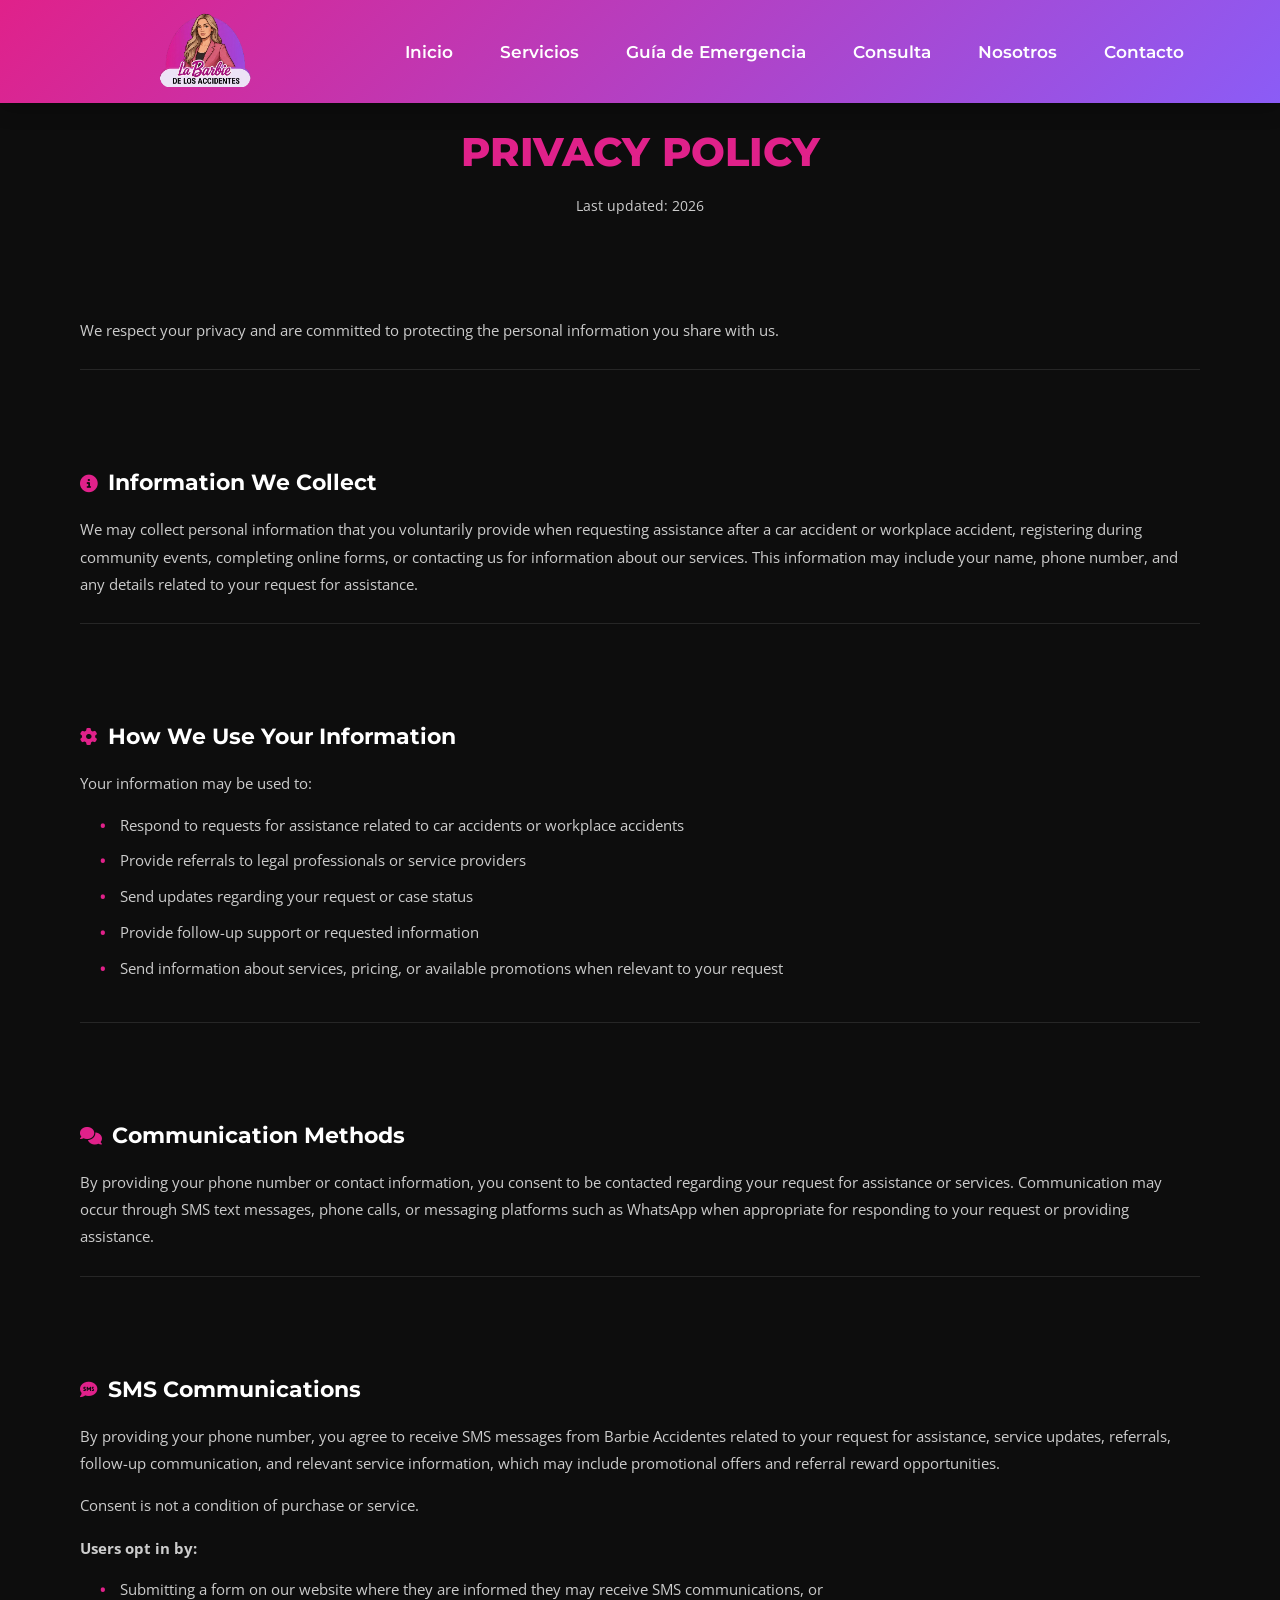
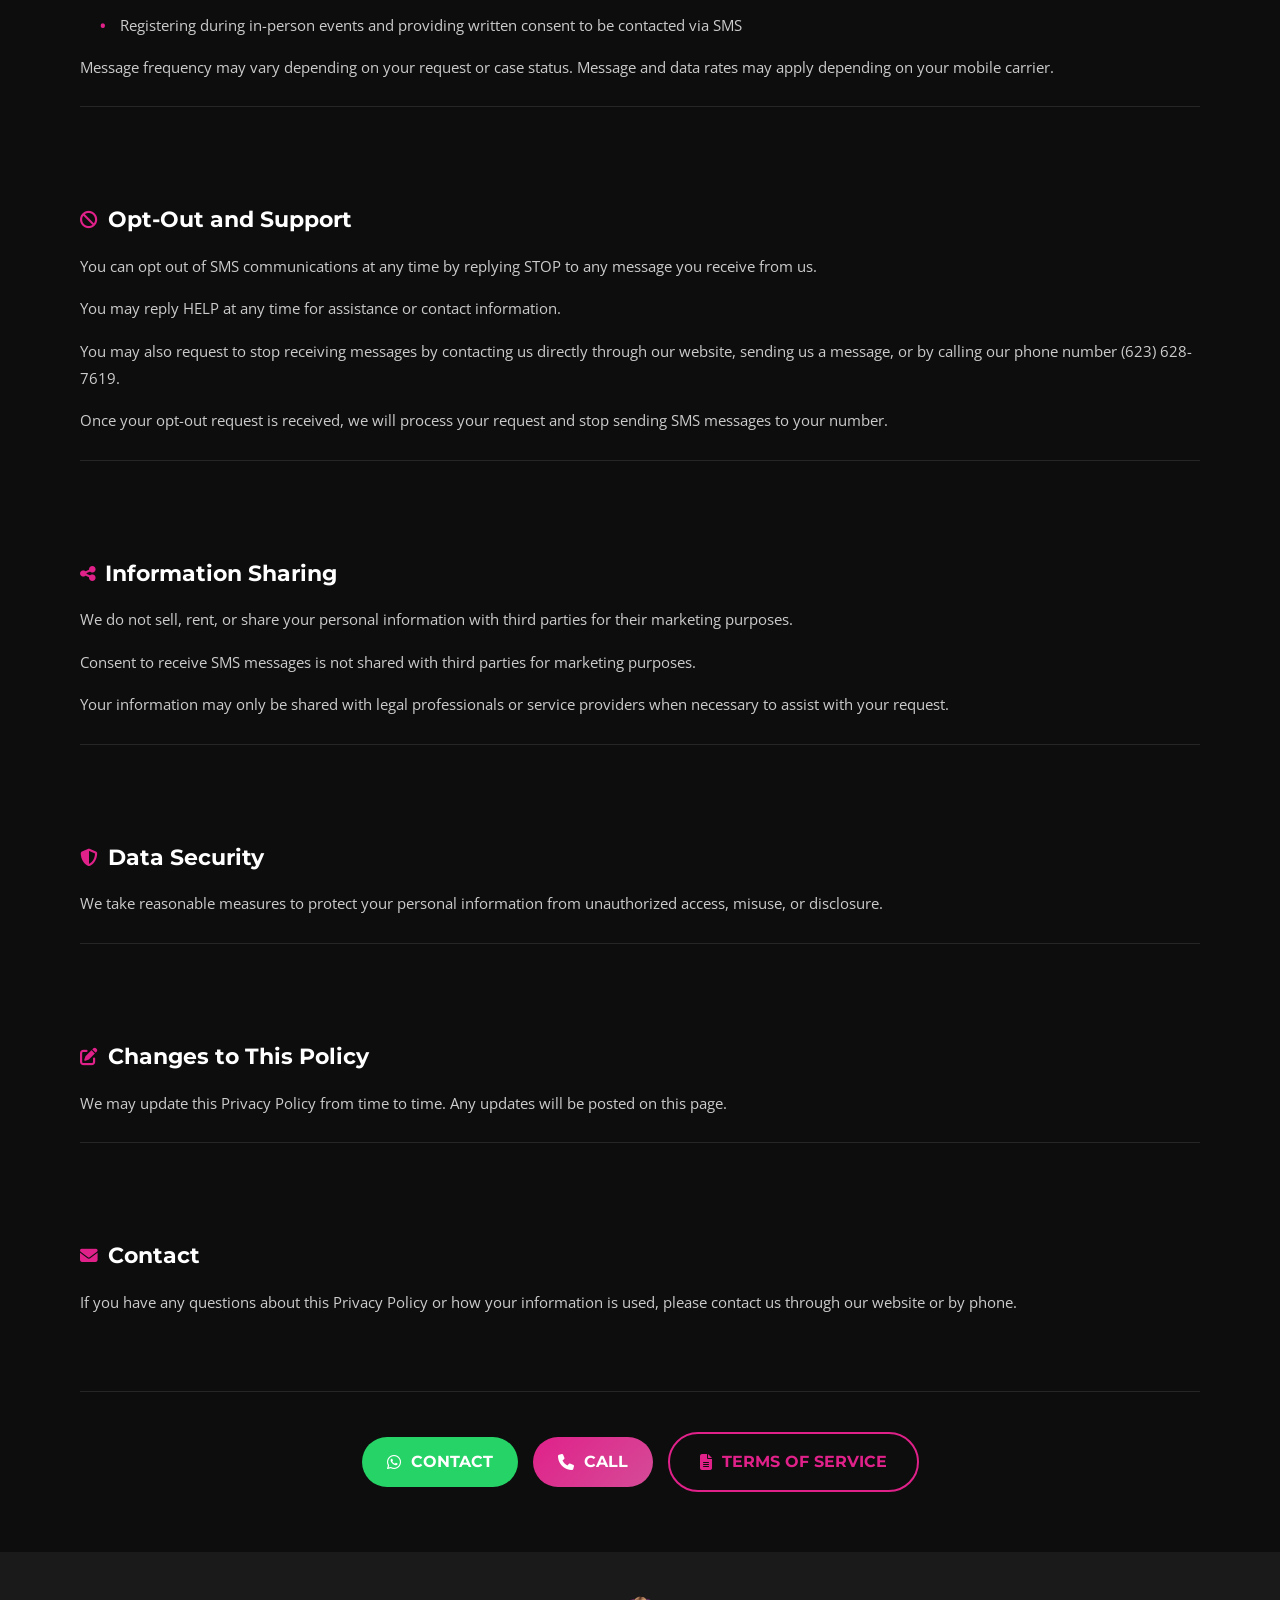
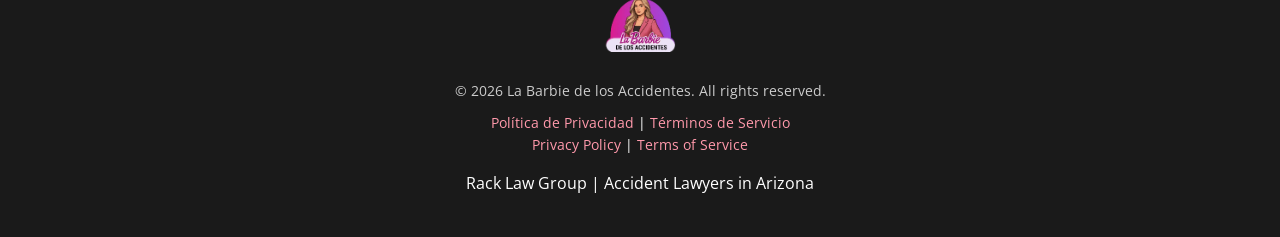
==== commit 7c693beb: "v2.1.0 - Update SMS Communications and Information Sharing" ====
--- a/privacidad-en.html
+++ b/privacidad-en.html
@@ -86,7 +86,9 @@
 
             <section class="legal-section">
                 <h2><i class="fas fa-share-alt"></i> Information Sharing</h2>
-                <p>We do not sell, rent, or share your personal information with third parties for marketing purposes. Your information may only be shared with legal professionals or service providers when necessary to assist with your request.</p>
+                <p>We do not sell, rent, or share your personal information with third parties for their marketing purposes.</p>
+                <p>Consent to receive SMS messages is not shared with third parties for marketing purposes.</p>
+                <p>Your information may only be shared with legal professionals or service providers when necessary to assist with your request.</p>
             </section>
 
             <section class="legal-section">
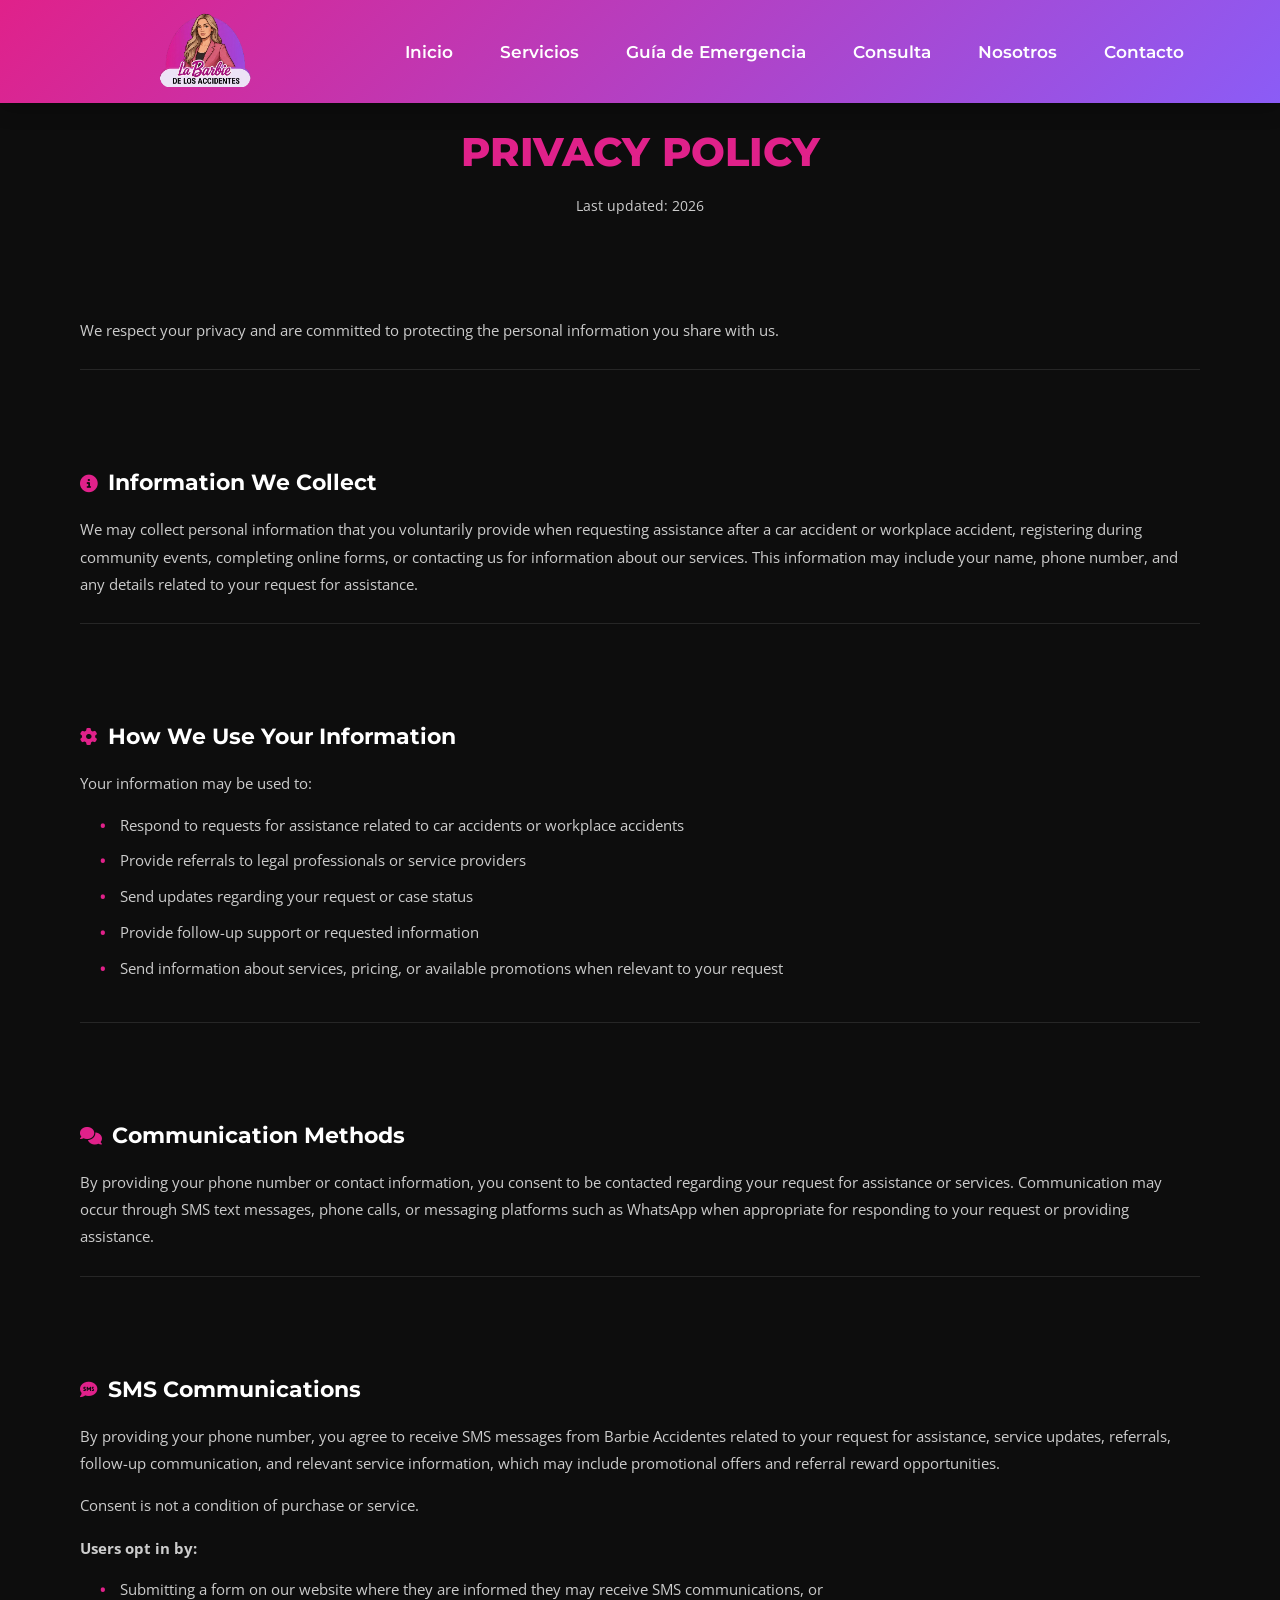
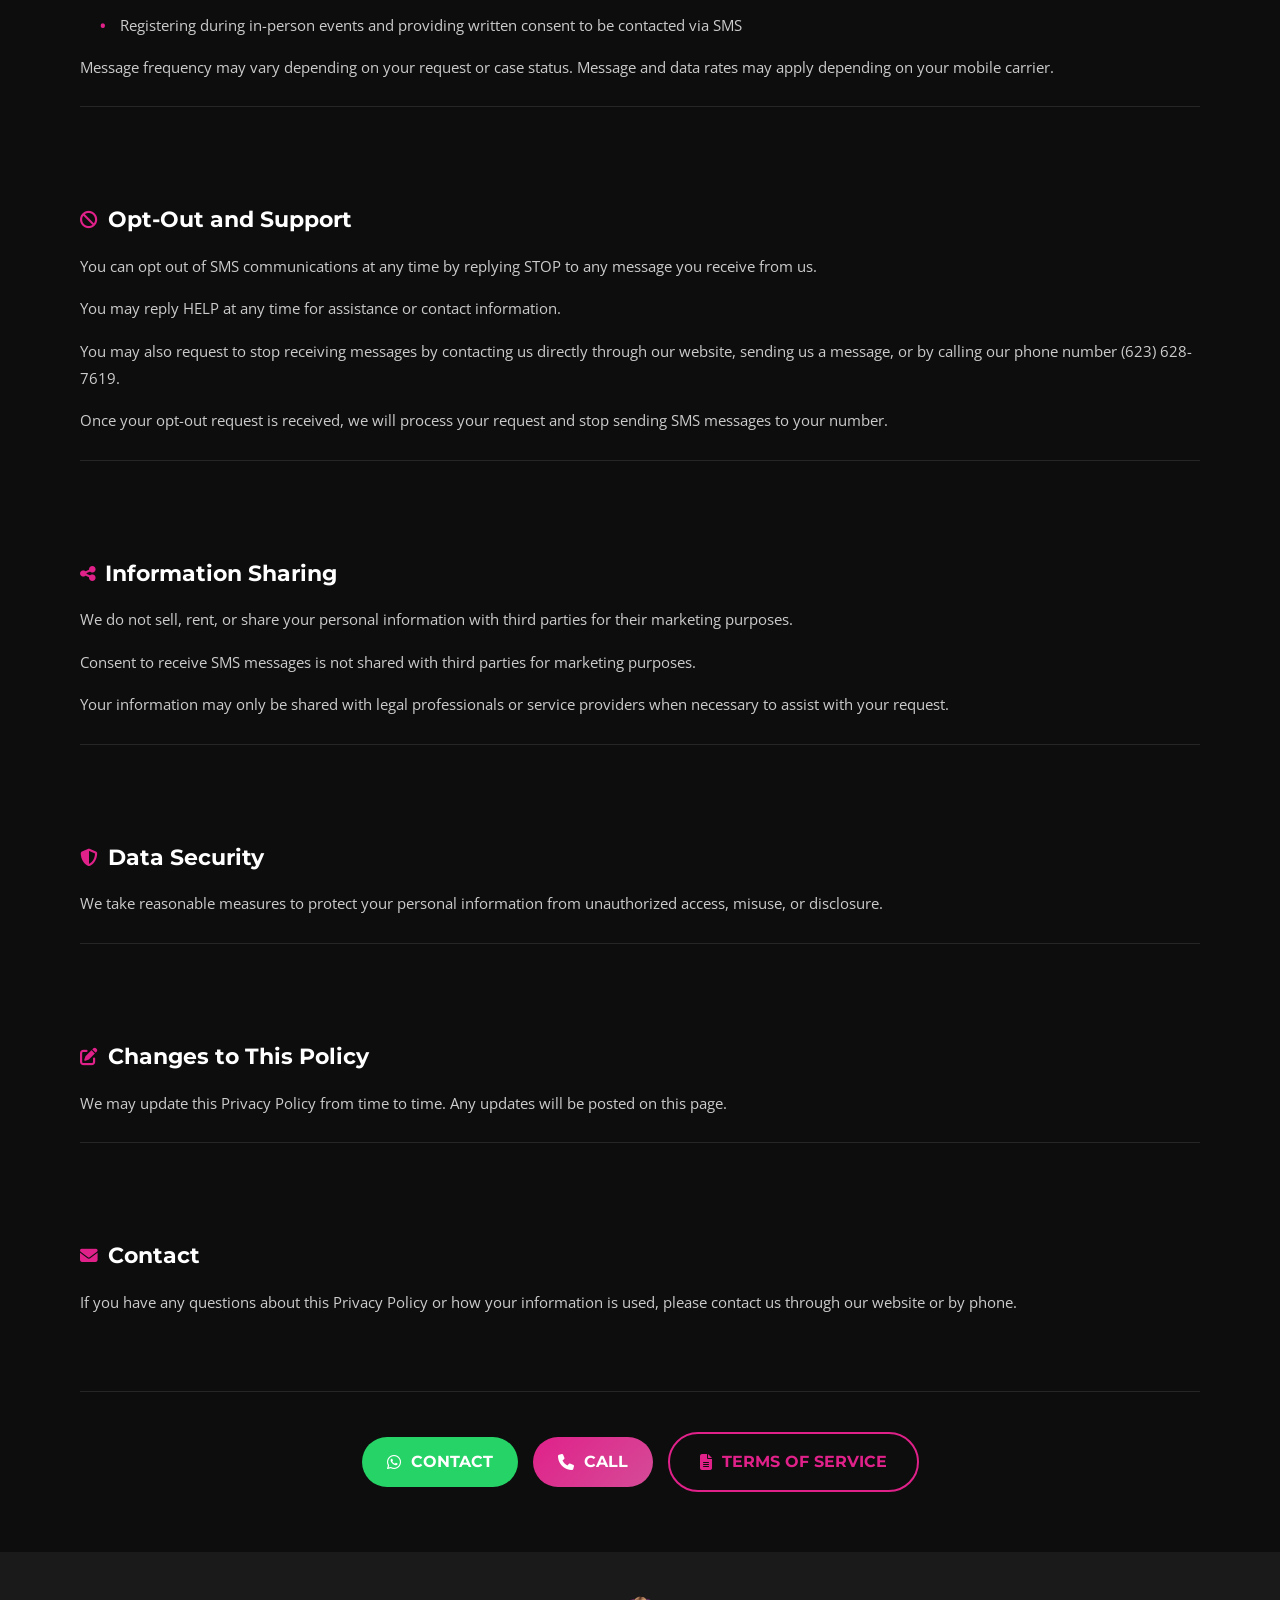
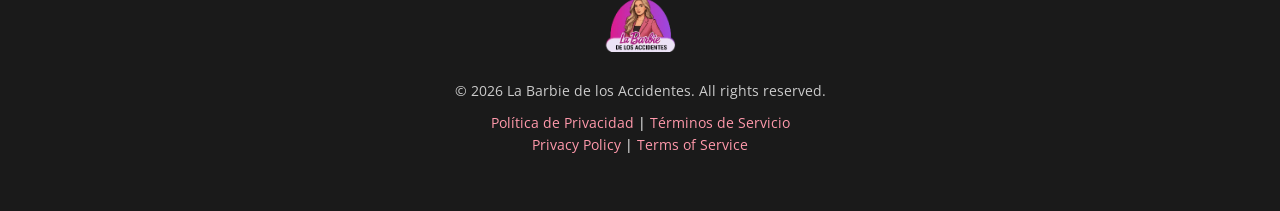
==== commit e5ded2c2: "v2.1.1 - Remove footer partner from all legal pages" ====
--- a/privacidad-en.html
+++ b/privacidad-en.html
@@ -132,7 +132,6 @@
                 <br>
                 <a href="en/privacy.html">Privacy Policy</a> | <a href="en/terms.html">Terms of Service</a>
             </p>
-            <p class="footer-partner">Rack Law Group | Accident Lawyers in Arizona</p>
         </div>
     </footer>
 
